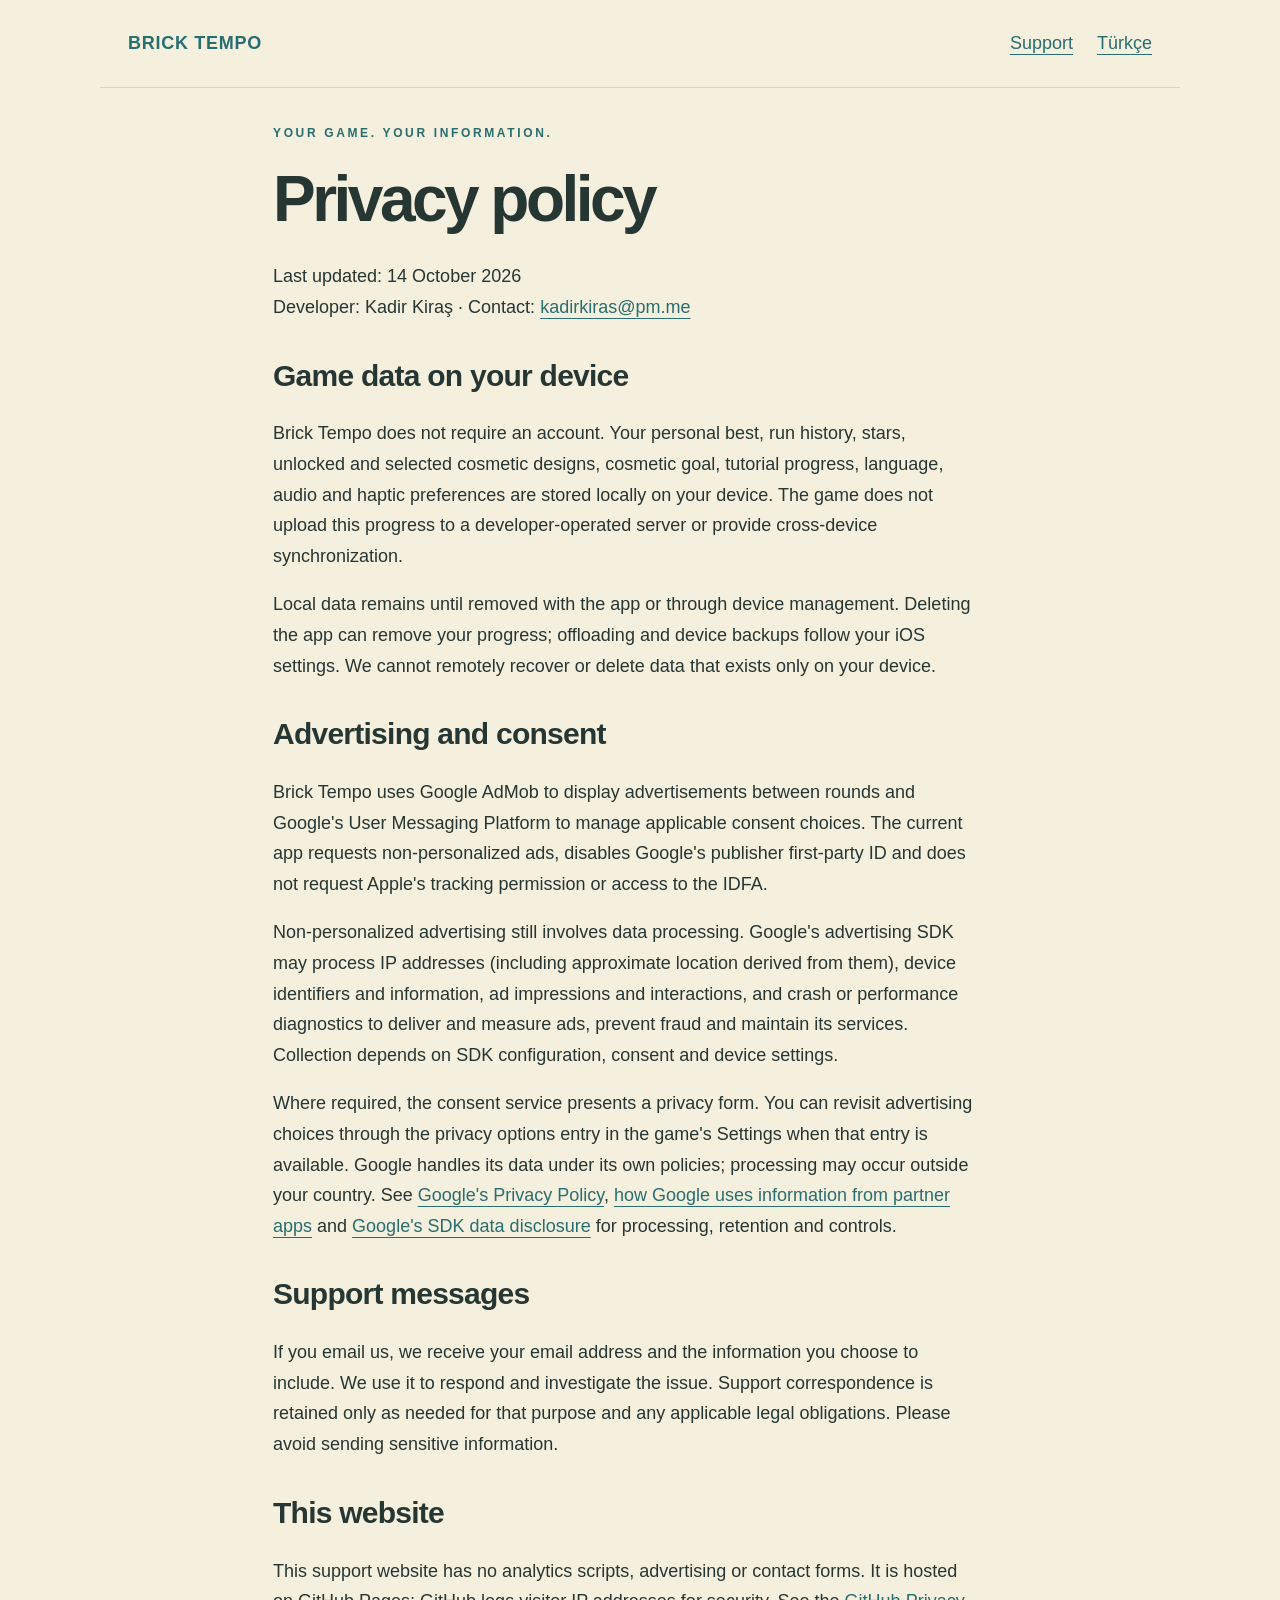
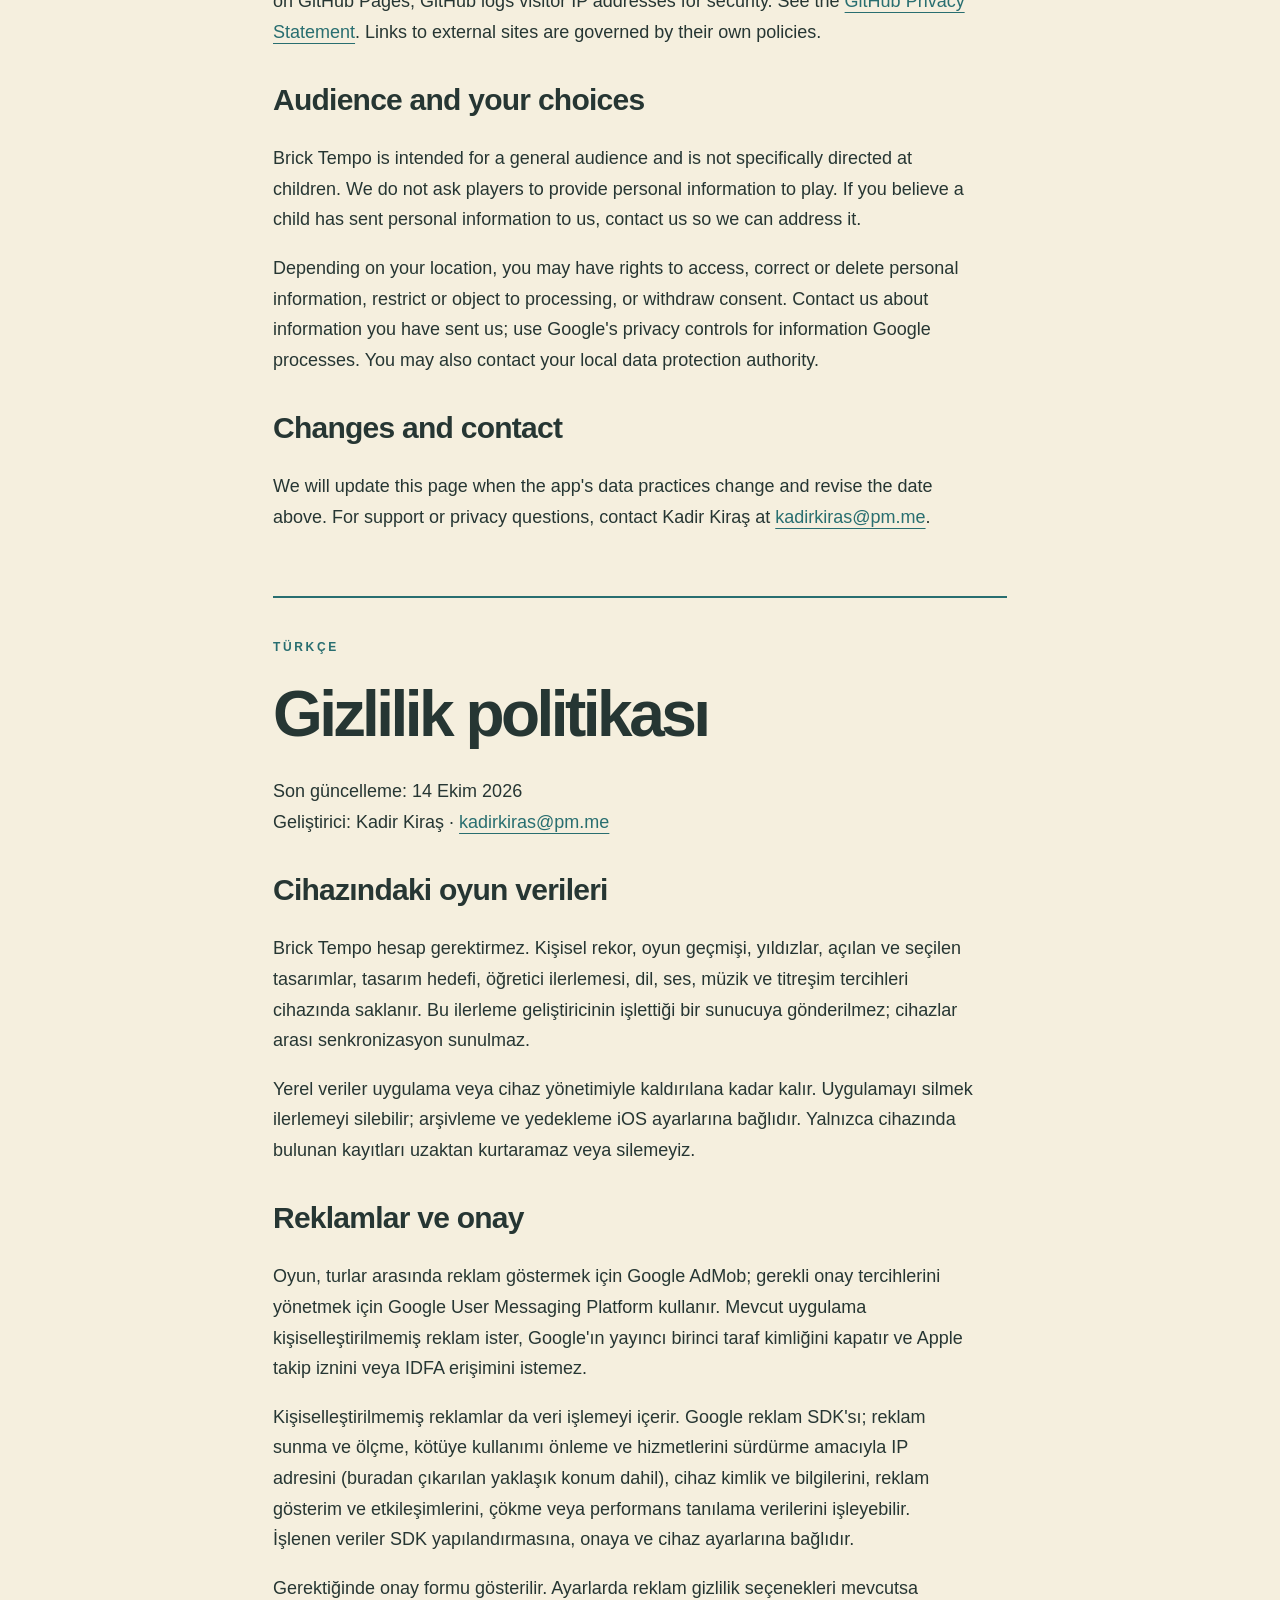
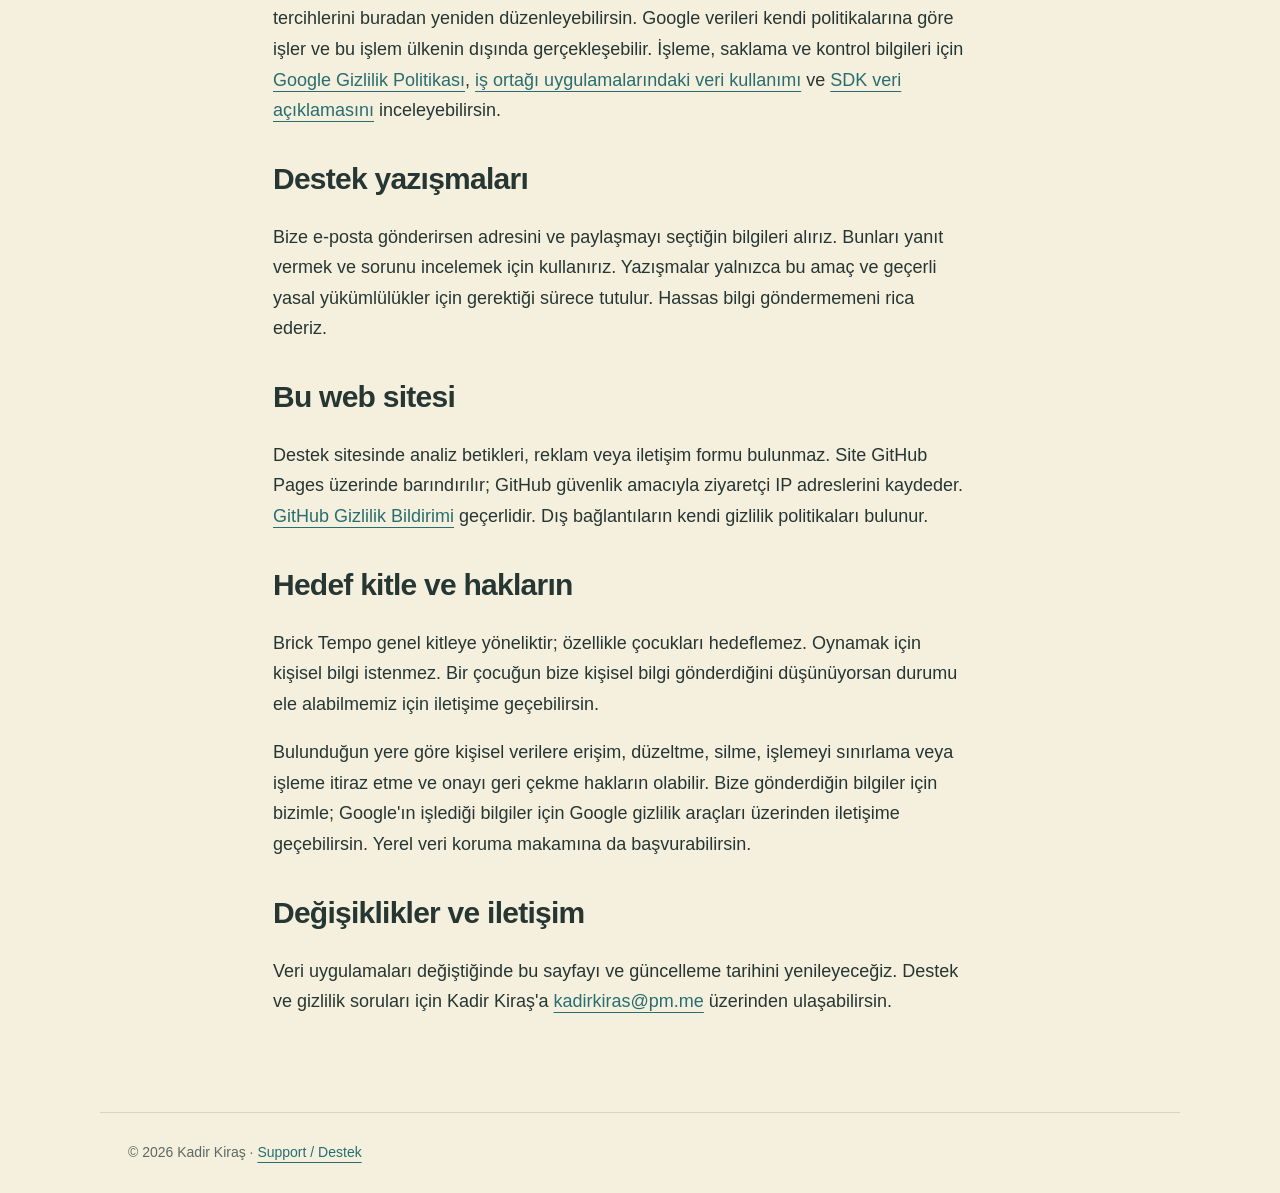
==== privacy.html @ f5e4bdcf "Add Brick Tempo support and privacy website" ====
<!doctype html><html lang="en"><head><meta charset="utf-8"><meta name="viewport" content="width=device-width,initial-scale=1"><title>Brick Tempo — Privacy Policy</title><meta name="description" content="Privacy information for Brick Tempo, including local game data, Google AdMob and support contact."><link rel="icon" href="assets/icon.png"><link rel="stylesheet" href="style.css"></head><body><header><a class="brand" href="./">BRICK TEMPO</a><nav aria-label="Navigation"><a href="./#support">Support</a><a href="#turkce" lang="tr">Türkçe</a></nav></header><main class="legal"><span class="eyebrow">Your game. Your information.</span><h1>Privacy policy</h1><p>Last updated: 14 October 2026<br>Developer: Kadir Kiraş · Contact: <a href="mailto:kadirkiras@pm.me">kadirkiras@pm.me</a></p>
<section><h2>Game data on your device</h2><p>Brick Tempo does not require an account. Your personal best, run history, stars, unlocked and selected cosmetic designs, cosmetic goal, tutorial progress, language, audio and haptic preferences are stored locally on your device. The game does not upload this progress to a developer-operated server or provide cross-device synchronization.</p><p>Local data remains until removed with the app or through device management. Deleting the app can remove your progress; offloading and device backups follow your iOS settings. We cannot remotely recover or delete data that exists only on your device.</p></section>
<section><h2>Advertising and consent</h2><p>Brick Tempo uses Google AdMob to display advertisements between rounds and Google's User Messaging Platform to manage applicable consent choices. The current app requests non-personalized ads, disables Google's publisher first-party ID and does not request Apple's tracking permission or access to the IDFA.</p><p>Non-personalized advertising still involves data processing. Google's advertising SDK may process IP addresses (including approximate location derived from them), device identifiers and information, ad impressions and interactions, and crash or performance diagnostics to deliver and measure ads, prevent fraud and maintain its services. Collection depends on SDK configuration, consent and device settings.</p><p>Where required, the consent service presents a privacy form. You can revisit advertising choices through the privacy options entry in the game's Settings when that entry is available. Google handles its data under its own policies; processing may occur outside your country. See <a href="https://policies.google.com/privacy">Google's Privacy Policy</a>, <a href="https://policies.google.com/technologies/partner-sites">how Google uses information from partner apps</a> and <a href="https://developers.google.com/admob/ios/privacy/data-disclosure">Google's SDK data disclosure</a> for processing, retention and controls.</p></section>
<section><h2>Support messages</h2><p>If you email us, we receive your email address and the information you choose to include. We use it to respond and investigate the issue. Support correspondence is retained only as needed for that purpose and any applicable legal obligations. Please avoid sending sensitive information.</p></section>
<section><h2>This website</h2><p>This support website has no analytics scripts, advertising or contact forms. It is hosted on GitHub Pages; GitHub logs visitor IP addresses for security. See the <a href="https://docs.github.com/en/site-policy/privacy-policies/github-general-privacy-statement">GitHub Privacy Statement</a>. Links to external sites are governed by their own policies.</p></section>
<section><h2>Audience and your choices</h2><p>Brick Tempo is intended for a general audience and is not specifically directed at children. We do not ask players to provide personal information to play. If you believe a child has sent personal information to us, contact us so we can address it.</p><p>Depending on your location, you may have rights to access, correct or delete personal information, restrict or object to processing, or withdraw consent. Contact us about information you have sent us; use Google's privacy controls for information Google processes. You may also contact your local data protection authority.</p></section>
<section><h2>Changes and contact</h2><p>We will update this page when the app's data practices change and revise the date above. For support or privacy questions, contact Kadir Kiraş at <a href="mailto:kadirkiras@pm.me">kadirkiras@pm.me</a>.</p></section>
<div id="turkce" lang="tr" class="language"><span class="eyebrow">Türkçe</span><h1>Gizlilik politikası</h1><p>Son güncelleme: 14 Ekim 2026<br>Geliştirici: Kadir Kiraş · <a href="mailto:kadirkiras@pm.me">kadirkiras@pm.me</a></p><section><h2>Cihazındaki oyun verileri</h2><p>Brick Tempo hesap gerektirmez. Kişisel rekor, oyun geçmişi, yıldızlar, açılan ve seçilen tasarımlar, tasarım hedefi, öğretici ilerlemesi, dil, ses, müzik ve titreşim tercihleri cihazında saklanır. Bu ilerleme geliştiricinin işlettiği bir sunucuya gönderilmez; cihazlar arası senkronizasyon sunulmaz.</p><p>Yerel veriler uygulama veya cihaz yönetimiyle kaldırılana kadar kalır. Uygulamayı silmek ilerlemeyi silebilir; arşivleme ve yedekleme iOS ayarlarına bağlıdır. Yalnızca cihazında bulunan kayıtları uzaktan kurtaramaz veya silemeyiz.</p></section><section><h2>Reklamlar ve onay</h2><p>Oyun, turlar arasında reklam göstermek için Google AdMob; gerekli onay tercihlerini yönetmek için Google User Messaging Platform kullanır. Mevcut uygulama kişiselleştirilmemiş reklam ister, Google'ın yayıncı birinci taraf kimliğini kapatır ve Apple takip iznini veya IDFA erişimini istemez.</p><p>Kişiselleştirilmemiş reklamlar da veri işlemeyi içerir. Google reklam SDK'sı; reklam sunma ve ölçme, kötüye kullanımı önleme ve hizmetlerini sürdürme amacıyla IP adresini (buradan çıkarılan yaklaşık konum dahil), cihaz kimlik ve bilgilerini, reklam gösterim ve etkileşimlerini, çökme veya performans tanılama verilerini işleyebilir. İşlenen veriler SDK yapılandırmasına, onaya ve cihaz ayarlarına bağlıdır.</p><p>Gerektiğinde onay formu gösterilir. Ayarlarda reklam gizlilik seçenekleri mevcutsa tercihlerini buradan yeniden düzenleyebilirsin. Google verileri kendi politikalarına göre işler ve bu işlem ülkenin dışında gerçekleşebilir. İşleme, saklama ve kontrol bilgileri için <a href="https://policies.google.com/privacy?hl=tr">Google Gizlilik Politikası</a>, <a href="https://policies.google.com/technologies/partner-sites?hl=tr">iş ortağı uygulamalarındaki veri kullanımı</a> ve <a href="https://developers.google.com/admob/ios/privacy/data-disclosure">SDK veri açıklamasını</a> inceleyebilirsin.</p></section><section><h2>Destek yazışmaları</h2><p>Bize e-posta gönderirsen adresini ve paylaşmayı seçtiğin bilgileri alırız. Bunları yanıt vermek ve sorunu incelemek için kullanırız. Yazışmalar yalnızca bu amaç ve geçerli yasal yükümlülükler için gerektiği sürece tutulur. Hassas bilgi göndermemeni rica ederiz.</p></section><section><h2>Bu web sitesi</h2><p>Destek sitesinde analiz betikleri, reklam veya iletişim formu bulunmaz. Site GitHub Pages üzerinde barındırılır; GitHub güvenlik amacıyla ziyaretçi IP adreslerini kaydeder. <a href="https://docs.github.com/en/site-policy/privacy-policies/github-general-privacy-statement">GitHub Gizlilik Bildirimi</a> geçerlidir. Dış bağlantıların kendi gizlilik politikaları bulunur.</p></section><section><h2>Hedef kitle ve hakların</h2><p>Brick Tempo genel kitleye yöneliktir; özellikle çocukları hedeflemez. Oynamak için kişisel bilgi istenmez. Bir çocuğun bize kişisel bilgi gönderdiğini düşünüyorsan durumu ele alabilmemiz için iletişime geçebilirsin.</p><p>Bulunduğun yere göre kişisel verilere erişim, düzeltme, silme, işlemeyi sınırlama veya işleme itiraz etme ve onayı geri çekme hakların olabilir. Bize gönderdiğin bilgiler için bizimle; Google'ın işlediği bilgiler için Google gizlilik araçları üzerinden iletişime geçebilirsin. Yerel veri koruma makamına da başvurabilirsin.</p></section><section><h2>Değişiklikler ve iletişim</h2><p>Veri uygulamaları değiştiğinde bu sayfayı ve güncelleme tarihini yenileyeceğiz. Destek ve gizlilik soruları için Kadir Kiraş'a <a href="mailto:kadirkiras@pm.me">kadirkiras@pm.me</a> üzerinden ulaşabilirsin.</p></section></div></main><footer>© 2026 Kadir Kiraş · <a href="./">Support / Destek</a></footer></body></html>
---- style.css ----
:root{--paper:#f5efde;--ink:#263633;--teal:#286e70;--gold:#d9a432;--coral:#dd7159}*{box-sizing:border-box}body{margin:0;background:var(--paper);color:var(--ink);font:18px/1.7 'Avenir Next',Avenir,sans-serif}a{color:var(--teal);text-underline-offset:5px}a:focus-visible,summary:focus-visible{outline:3px solid var(--coral);outline-offset:6px}header,main,footer{max-width:1080px;margin:auto;padding:28px}header{display:flex;justify-content:space-between;gap:24px;align-items:center;border-bottom:1px solid #26363325}nav{display:flex;gap:24px;flex-wrap:wrap}.brand{font-weight:800;text-decoration:none;letter-spacing:.04em}.hero{display:grid;grid-template-columns:1.4fr 1fr;align-items:center;gap:64px;padding:65px 0 80px}.eyebrow{font:700 12px/1.5 'Avenir Next',sans-serif;letter-spacing:.22em;text-transform:uppercase;color:var(--teal)}h1{font-size:clamp(48px,7vw,88px);line-height:1.05;letter-spacing:-.055em;margin:20px 0 28px}h2{font-size:30px;line-height:1.2;letter-spacing:-.025em}h3{font-size:21px;margin-bottom:8px}p{max-width:700px}.hero img{width:100%;border-radius:23%;box-shadow:0 24px 40px #5941221c}.button{display:inline-block;background:var(--teal);color:var(--paper);padding:13px 22px;border-radius:12px;text-decoration:none;font-weight:700}.steps{display:grid;grid-template-columns:repeat(3,1fr);gap:28px;padding:24px 0 50px;border-bottom:1px solid #26363325}.number{color:var(--coral);font-size:13px;font-weight:bold;letter-spacing:.15em}section{scroll-margin-top:25px}.support{padding:48px 0}details{border-bottom:1px solid #26363325;padding:20px 0}summary{cursor:pointer;font-weight:700}footer{font-size:14px;border-top:1px solid #26363325;color:#5e6962}.legal{max-width:790px;padding-bottom:60px}.legal h1{font-size:clamp(40px,6vw,64px)}.legal section{margin:35px 0}.contact{padding:24px;border-left:4px solid var(--gold);background:#fff6;margin-top:28px}.language{margin-top:64px;padding-top:32px;border-top:2px solid var(--teal)}@media(max-width:650px){body{font-size:17px}header,main,footer{padding:22px}header{align-items:flex-start}nav{gap:12px;font-size:14px}.hero{grid-template-columns:1fr;gap:28px;padding:38px 0}.hero img{max-width:240px;grid-row:2}.steps{grid-template-columns:1fr;gap:10px}.steps p{margin-top:8px}h1{font-size:56px}}
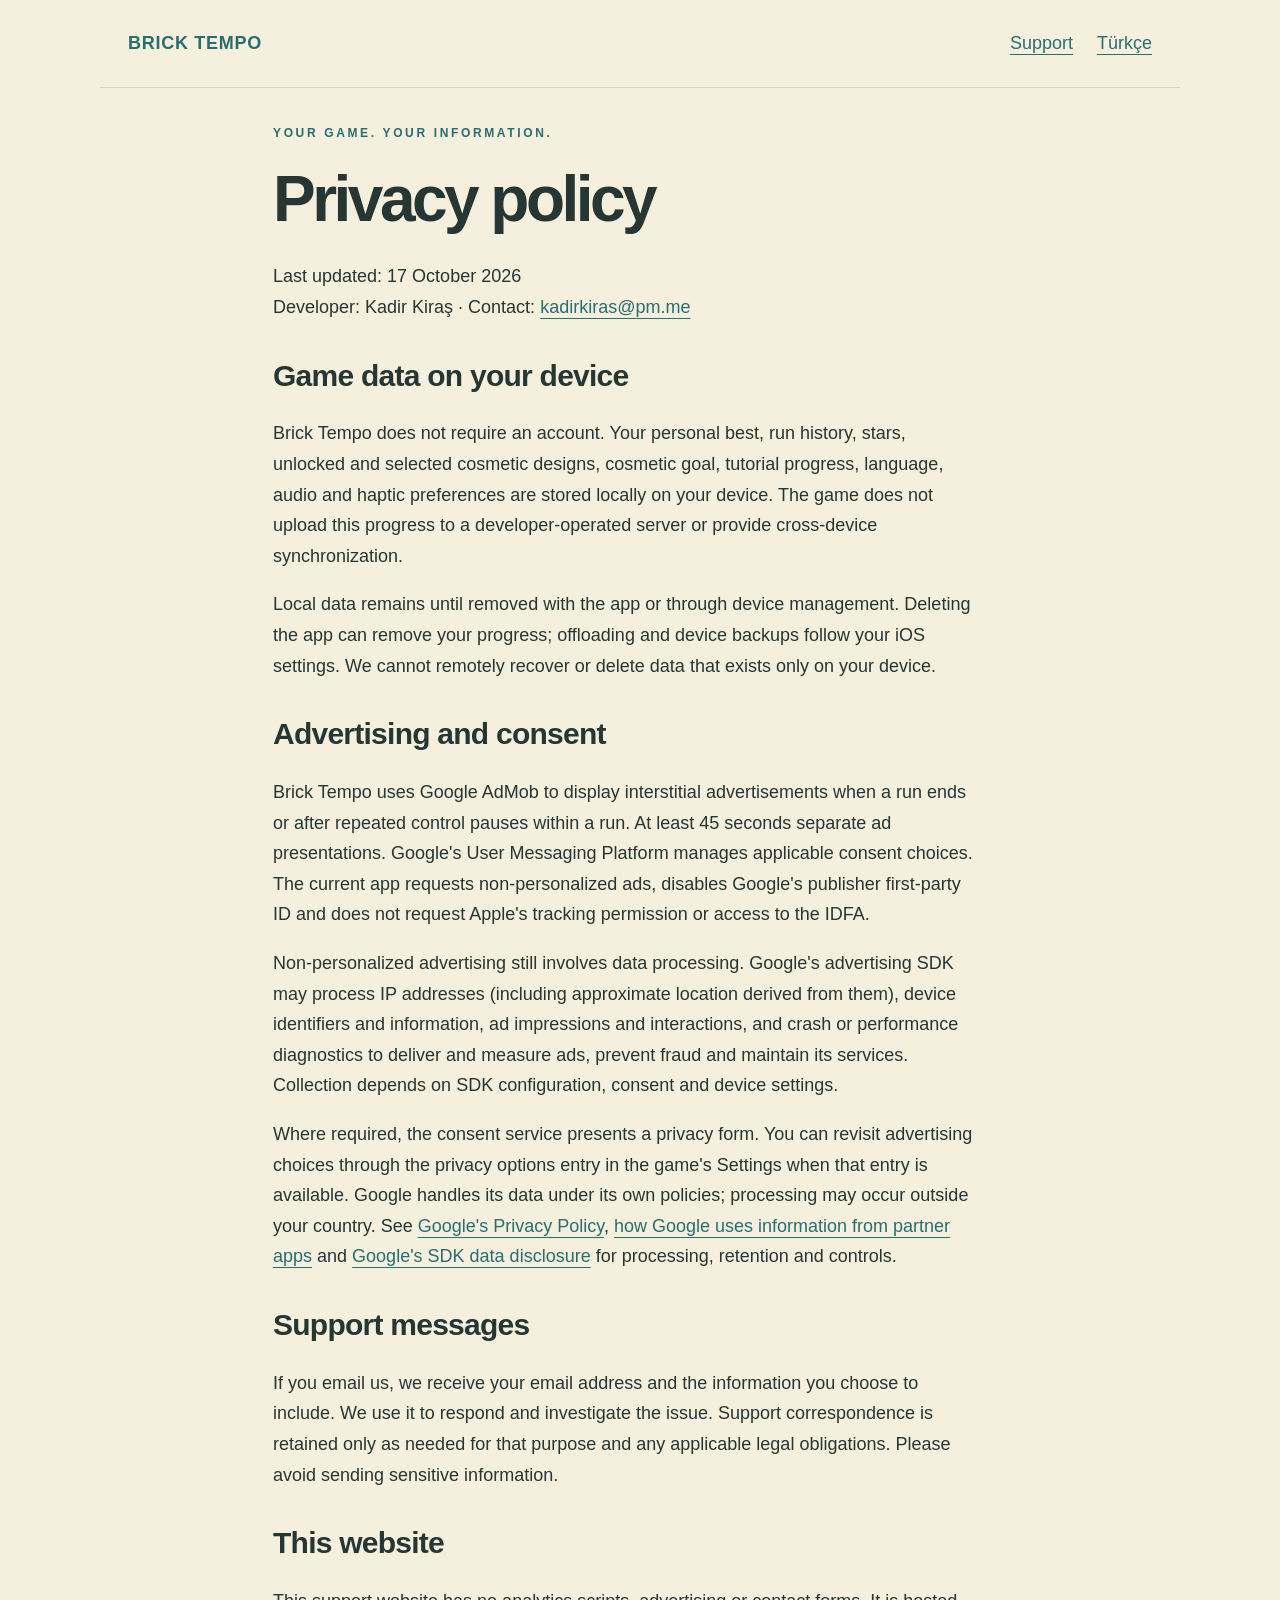
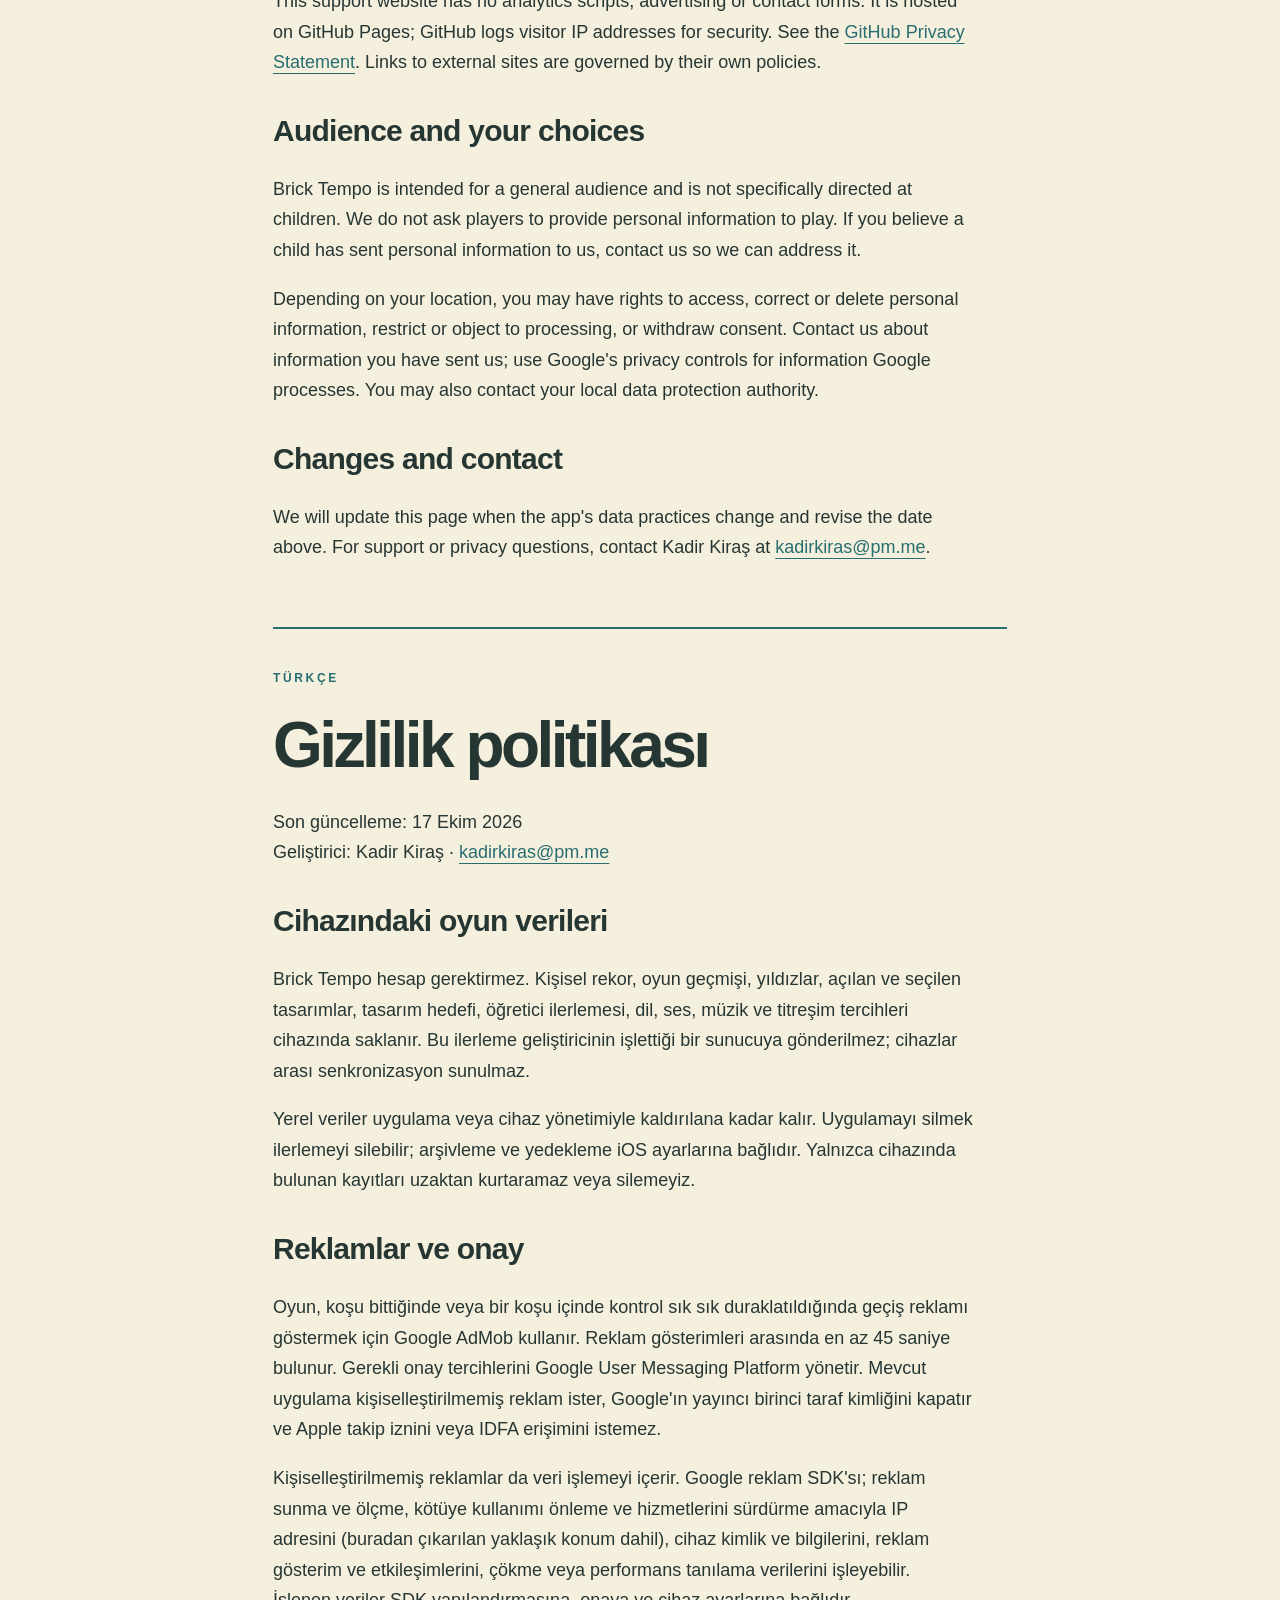
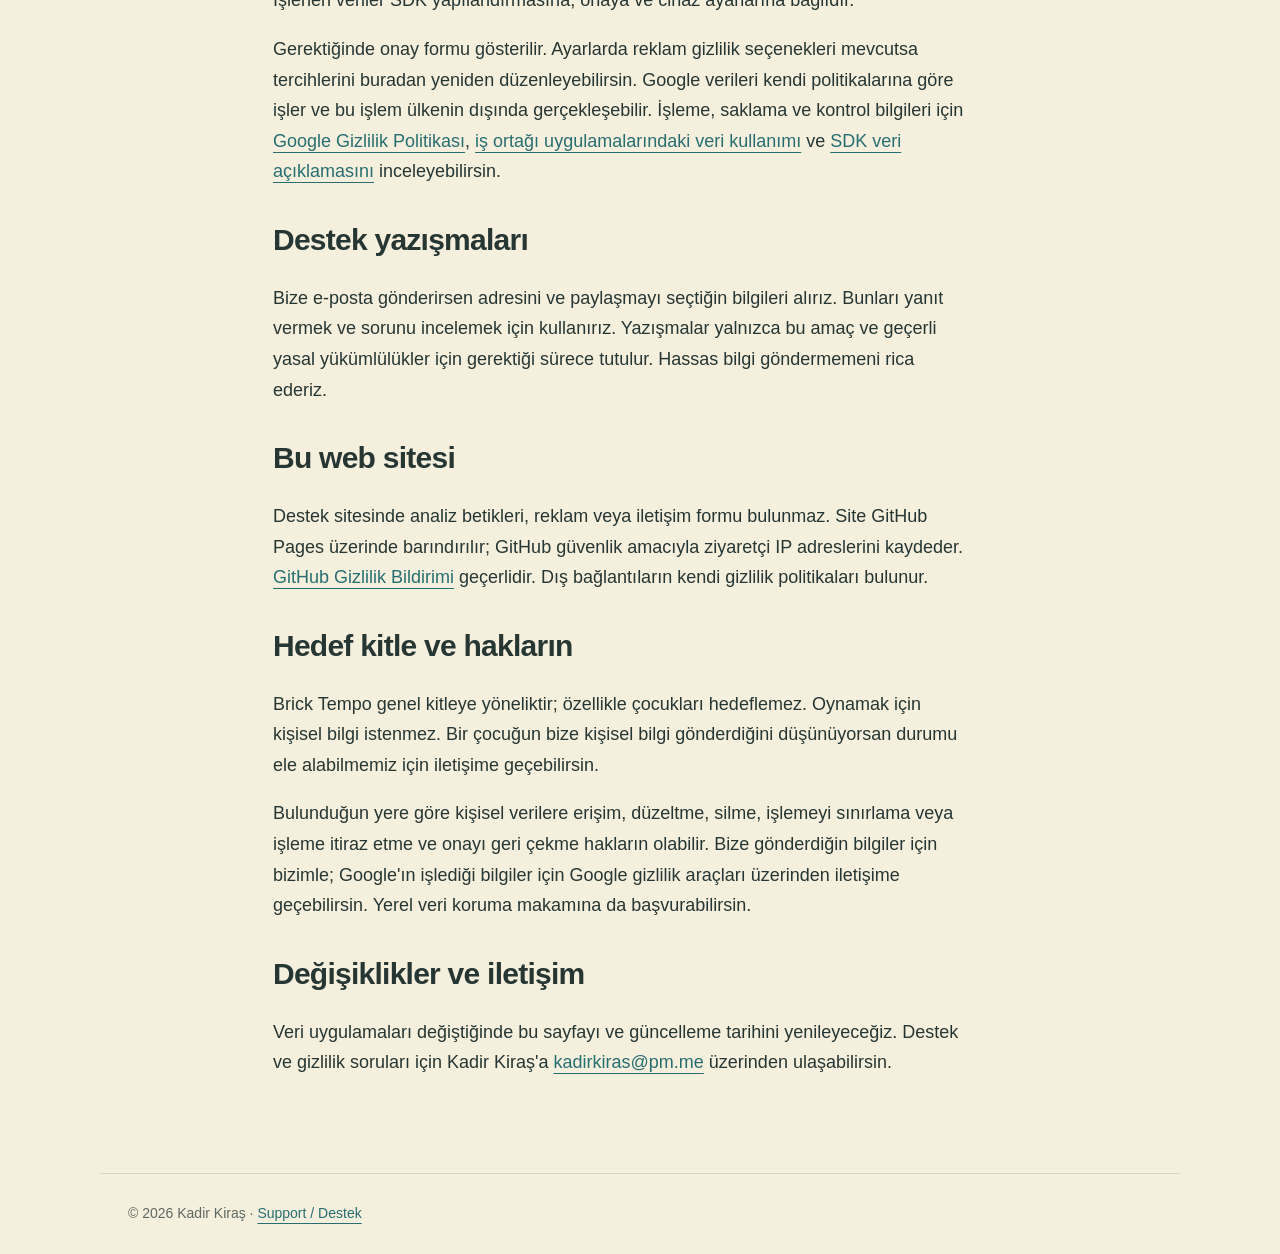
==== commit a7a2cc11: "Update interstitial ad timing disclosure" ====
--- a/privacy.html
+++ b/privacy.html
@@ -1,8 +1,8 @@
-<!doctype html><html lang="en"><head><meta charset="utf-8"><meta name="viewport" content="width=device-width,initial-scale=1"><title>Brick Tempo — Privacy Policy</title><meta name="description" content="Privacy information for Brick Tempo, including local game data, Google AdMob and support contact."><link rel="icon" href="assets/icon.png"><link rel="stylesheet" href="style.css"></head><body><header><a class="brand" href="./">BRICK TEMPO</a><nav aria-label="Navigation"><a href="./#support">Support</a><a href="#turkce" lang="tr">Türkçe</a></nav></header><main class="legal"><span class="eyebrow">Your game. Your information.</span><h1>Privacy policy</h1><p>Last updated: 14 October 2026<br>Developer: Kadir Kiraş · Contact: <a href="mailto:kadirkiras@pm.me">kadirkiras@pm.me</a></p>
+<!doctype html><html lang="en"><head><meta charset="utf-8"><meta name="viewport" content="width=device-width,initial-scale=1"><title>Brick Tempo — Privacy Policy</title><meta name="description" content="Privacy information for Brick Tempo, including local game data, Google AdMob and support contact."><link rel="icon" href="assets/icon.png"><link rel="stylesheet" href="style.css"></head><body><header><a class="brand" href="./">BRICK TEMPO</a><nav aria-label="Navigation"><a href="./#support">Support</a><a href="#turkce" lang="tr">Türkçe</a></nav></header><main class="legal"><span class="eyebrow">Your game. Your information.</span><h1>Privacy policy</h1><p>Last updated: 17 October 2026<br>Developer: Kadir Kiraş · Contact: <a href="mailto:kadirkiras@pm.me">kadirkiras@pm.me</a></p>
 <section><h2>Game data on your device</h2><p>Brick Tempo does not require an account. Your personal best, run history, stars, unlocked and selected cosmetic designs, cosmetic goal, tutorial progress, language, audio and haptic preferences are stored locally on your device. The game does not upload this progress to a developer-operated server or provide cross-device synchronization.</p><p>Local data remains until removed with the app or through device management. Deleting the app can remove your progress; offloading and device backups follow your iOS settings. We cannot remotely recover or delete data that exists only on your device.</p></section>
-<section><h2>Advertising and consent</h2><p>Brick Tempo uses Google AdMob to display advertisements between rounds and Google's User Messaging Platform to manage applicable consent choices. The current app requests non-personalized ads, disables Google's publisher first-party ID and does not request Apple's tracking permission or access to the IDFA.</p><p>Non-personalized advertising still involves data processing. Google's advertising SDK may process IP addresses (including approximate location derived from them), device identifiers and information, ad impressions and interactions, and crash or performance diagnostics to deliver and measure ads, prevent fraud and maintain its services. Collection depends on SDK configuration, consent and device settings.</p><p>Where required, the consent service presents a privacy form. You can revisit advertising choices through the privacy options entry in the game's Settings when that entry is available. Google handles its data under its own policies; processing may occur outside your country. See <a href="https://policies.google.com/privacy">Google's Privacy Policy</a>, <a href="https://policies.google.com/technologies/partner-sites">how Google uses information from partner apps</a> and <a href="https://developers.google.com/admob/ios/privacy/data-disclosure">Google's SDK data disclosure</a> for processing, retention and controls.</p></section>
+<section><h2>Advertising and consent</h2><p>Brick Tempo uses Google AdMob to display interstitial advertisements when a run ends or after repeated control pauses within a run. At least 45 seconds separate ad presentations. Google's User Messaging Platform manages applicable consent choices. The current app requests non-personalized ads, disables Google's publisher first-party ID and does not request Apple's tracking permission or access to the IDFA.</p><p>Non-personalized advertising still involves data processing. Google's advertising SDK may process IP addresses (including approximate location derived from them), device identifiers and information, ad impressions and interactions, and crash or performance diagnostics to deliver and measure ads, prevent fraud and maintain its services. Collection depends on SDK configuration, consent and device settings.</p><p>Where required, the consent service presents a privacy form. You can revisit advertising choices through the privacy options entry in the game's Settings when that entry is available. Google handles its data under its own policies; processing may occur outside your country. See <a href="https://policies.google.com/privacy">Google's Privacy Policy</a>, <a href="https://policies.google.com/technologies/partner-sites">how Google uses information from partner apps</a> and <a href="https://developers.google.com/admob/ios/privacy/data-disclosure">Google's SDK data disclosure</a> for processing, retention and controls.</p></section>
 <section><h2>Support messages</h2><p>If you email us, we receive your email address and the information you choose to include. We use it to respond and investigate the issue. Support correspondence is retained only as needed for that purpose and any applicable legal obligations. Please avoid sending sensitive information.</p></section>
 <section><h2>This website</h2><p>This support website has no analytics scripts, advertising or contact forms. It is hosted on GitHub Pages; GitHub logs visitor IP addresses for security. See the <a href="https://docs.github.com/en/site-policy/privacy-policies/github-general-privacy-statement">GitHub Privacy Statement</a>. Links to external sites are governed by their own policies.</p></section>
 <section><h2>Audience and your choices</h2><p>Brick Tempo is intended for a general audience and is not specifically directed at children. We do not ask players to provide personal information to play. If you believe a child has sent personal information to us, contact us so we can address it.</p><p>Depending on your location, you may have rights to access, correct or delete personal information, restrict or object to processing, or withdraw consent. Contact us about information you have sent us; use Google's privacy controls for information Google processes. You may also contact your local data protection authority.</p></section>
 <section><h2>Changes and contact</h2><p>We will update this page when the app's data practices change and revise the date above. For support or privacy questions, contact Kadir Kiraş at <a href="mailto:kadirkiras@pm.me">kadirkiras@pm.me</a>.</p></section>
-<div id="turkce" lang="tr" class="language"><span class="eyebrow">Türkçe</span><h1>Gizlilik politikası</h1><p>Son güncelleme: 14 Ekim 2026<br>Geliştirici: Kadir Kiraş · <a href="mailto:kadirkiras@pm.me">kadirkiras@pm.me</a></p><section><h2>Cihazındaki oyun verileri</h2><p>Brick Tempo hesap gerektirmez. Kişisel rekor, oyun geçmişi, yıldızlar, açılan ve seçilen tasarımlar, tasarım hedefi, öğretici ilerlemesi, dil, ses, müzik ve titreşim tercihleri cihazında saklanır. Bu ilerleme geliştiricinin işlettiği bir sunucuya gönderilmez; cihazlar arası senkronizasyon sunulmaz.</p><p>Yerel veriler uygulama veya cihaz yönetimiyle kaldırılana kadar kalır. Uygulamayı silmek ilerlemeyi silebilir; arşivleme ve yedekleme iOS ayarlarına bağlıdır. Yalnızca cihazında bulunan kayıtları uzaktan kurtaramaz veya silemeyiz.</p></section><section><h2>Reklamlar ve onay</h2><p>Oyun, turlar arasında reklam göstermek için Google AdMob; gerekli onay tercihlerini yönetmek için Google User Messaging Platform kullanır. Mevcut uygulama kişiselleştirilmemiş reklam ister, Google'ın yayıncı birinci taraf kimliğini kapatır ve Apple takip iznini veya IDFA erişimini istemez.</p><p>Kişiselleştirilmemiş reklamlar da veri işlemeyi içerir. Google reklam SDK'sı; reklam sunma ve ölçme, kötüye kullanımı önleme ve hizmetlerini sürdürme amacıyla IP adresini (buradan çıkarılan yaklaşık konum dahil), cihaz kimlik ve bilgilerini, reklam gösterim ve etkileşimlerini, çökme veya performans tanılama verilerini işleyebilir. İşlenen veriler SDK yapılandırmasına, onaya ve cihaz ayarlarına bağlıdır.</p><p>Gerektiğinde onay formu gösterilir. Ayarlarda reklam gizlilik seçenekleri mevcutsa tercihlerini buradan yeniden düzenleyebilirsin. Google verileri kendi politikalarına göre işler ve bu işlem ülkenin dışında gerçekleşebilir. İşleme, saklama ve kontrol bilgileri için <a href="https://policies.google.com/privacy?hl=tr">Google Gizlilik Politikası</a>, <a href="https://policies.google.com/technologies/partner-sites?hl=tr">iş ortağı uygulamalarındaki veri kullanımı</a> ve <a href="https://developers.google.com/admob/ios/privacy/data-disclosure">SDK veri açıklamasını</a> inceleyebilirsin.</p></section><section><h2>Destek yazışmaları</h2><p>Bize e-posta gönderirsen adresini ve paylaşmayı seçtiğin bilgileri alırız. Bunları yanıt vermek ve sorunu incelemek için kullanırız. Yazışmalar yalnızca bu amaç ve geçerli yasal yükümlülükler için gerektiği sürece tutulur. Hassas bilgi göndermemeni rica ederiz.</p></section><section><h2>Bu web sitesi</h2><p>Destek sitesinde analiz betikleri, reklam veya iletişim formu bulunmaz. Site GitHub Pages üzerinde barındırılır; GitHub güvenlik amacıyla ziyaretçi IP adreslerini kaydeder. <a href="https://docs.github.com/en/site-policy/privacy-policies/github-general-privacy-statement">GitHub Gizlilik Bildirimi</a> geçerlidir. Dış bağlantıların kendi gizlilik politikaları bulunur.</p></section><section><h2>Hedef kitle ve hakların</h2><p>Brick Tempo genel kitleye yöneliktir; özellikle çocukları hedeflemez. Oynamak için kişisel bilgi istenmez. Bir çocuğun bize kişisel bilgi gönderdiğini düşünüyorsan durumu ele alabilmemiz için iletişime geçebilirsin.</p><p>Bulunduğun yere göre kişisel verilere erişim, düzeltme, silme, işlemeyi sınırlama veya işleme itiraz etme ve onayı geri çekme hakların olabilir. Bize gönderdiğin bilgiler için bizimle; Google'ın işlediği bilgiler için Google gizlilik araçları üzerinden iletişime geçebilirsin. Yerel veri koruma makamına da başvurabilirsin.</p></section><section><h2>Değişiklikler ve iletişim</h2><p>Veri uygulamaları değiştiğinde bu sayfayı ve güncelleme tarihini yenileyeceğiz. Destek ve gizlilik soruları için Kadir Kiraş'a <a href="mailto:kadirkiras@pm.me">kadirkiras@pm.me</a> üzerinden ulaşabilirsin.</p></section></div></main><footer>© 2026 Kadir Kiraş · <a href="./">Support / Destek</a></footer></body></html>
+<div id="turkce" lang="tr" class="language"><span class="eyebrow">Türkçe</span><h1>Gizlilik politikası</h1><p>Son güncelleme: 17 Ekim 2026<br>Geliştirici: Kadir Kiraş · <a href="mailto:kadirkiras@pm.me">kadirkiras@pm.me</a></p><section><h2>Cihazındaki oyun verileri</h2><p>Brick Tempo hesap gerektirmez. Kişisel rekor, oyun geçmişi, yıldızlar, açılan ve seçilen tasarımlar, tasarım hedefi, öğretici ilerlemesi, dil, ses, müzik ve titreşim tercihleri cihazında saklanır. Bu ilerleme geliştiricinin işlettiği bir sunucuya gönderilmez; cihazlar arası senkronizasyon sunulmaz.</p><p>Yerel veriler uygulama veya cihaz yönetimiyle kaldırılana kadar kalır. Uygulamayı silmek ilerlemeyi silebilir; arşivleme ve yedekleme iOS ayarlarına bağlıdır. Yalnızca cihazında bulunan kayıtları uzaktan kurtaramaz veya silemeyiz.</p></section><section><h2>Reklamlar ve onay</h2><p>Oyun, koşu bittiğinde veya bir koşu içinde kontrol sık sık duraklatıldığında geçiş reklamı göstermek için Google AdMob kullanır. Reklam gösterimleri arasında en az 45 saniye bulunur. Gerekli onay tercihlerini Google User Messaging Platform yönetir. Mevcut uygulama kişiselleştirilmemiş reklam ister, Google'ın yayıncı birinci taraf kimliğini kapatır ve Apple takip iznini veya IDFA erişimini istemez.</p><p>Kişiselleştirilmemiş reklamlar da veri işlemeyi içerir. Google reklam SDK'sı; reklam sunma ve ölçme, kötüye kullanımı önleme ve hizmetlerini sürdürme amacıyla IP adresini (buradan çıkarılan yaklaşık konum dahil), cihaz kimlik ve bilgilerini, reklam gösterim ve etkileşimlerini, çökme veya performans tanılama verilerini işleyebilir. İşlenen veriler SDK yapılandırmasına, onaya ve cihaz ayarlarına bağlıdır.</p><p>Gerektiğinde onay formu gösterilir. Ayarlarda reklam gizlilik seçenekleri mevcutsa tercihlerini buradan yeniden düzenleyebilirsin. Google verileri kendi politikalarına göre işler ve bu işlem ülkenin dışında gerçekleşebilir. İşleme, saklama ve kontrol bilgileri için <a href="https://policies.google.com/privacy?hl=tr">Google Gizlilik Politikası</a>, <a href="https://policies.google.com/technologies/partner-sites?hl=tr">iş ortağı uygulamalarındaki veri kullanımı</a> ve <a href="https://developers.google.com/admob/ios/privacy/data-disclosure">SDK veri açıklamasını</a> inceleyebilirsin.</p></section><section><h2>Destek yazışmaları</h2><p>Bize e-posta gönderirsen adresini ve paylaşmayı seçtiğin bilgileri alırız. Bunları yanıt vermek ve sorunu incelemek için kullanırız. Yazışmalar yalnızca bu amaç ve geçerli yasal yükümlülükler için gerektiği sürece tutulur. Hassas bilgi göndermemeni rica ederiz.</p></section><section><h2>Bu web sitesi</h2><p>Destek sitesinde analiz betikleri, reklam veya iletişim formu bulunmaz. Site GitHub Pages üzerinde barındırılır; GitHub güvenlik amacıyla ziyaretçi IP adreslerini kaydeder. <a href="https://docs.github.com/en/site-policy/privacy-policies/github-general-privacy-statement">GitHub Gizlilik Bildirimi</a> geçerlidir. Dış bağlantıların kendi gizlilik politikaları bulunur.</p></section><section><h2>Hedef kitle ve hakların</h2><p>Brick Tempo genel kitleye yöneliktir; özellikle çocukları hedeflemez. Oynamak için kişisel bilgi istenmez. Bir çocuğun bize kişisel bilgi gönderdiğini düşünüyorsan durumu ele alabilmemiz için iletişime geçebilirsin.</p><p>Bulunduğun yere göre kişisel verilere erişim, düzeltme, silme, işlemeyi sınırlama veya işleme itiraz etme ve onayı geri çekme hakların olabilir. Bize gönderdiğin bilgiler için bizimle; Google'ın işlediği bilgiler için Google gizlilik araçları üzerinden iletişime geçebilirsin. Yerel veri koruma makamına da başvurabilirsin.</p></section><section><h2>Değişiklikler ve iletişim</h2><p>Veri uygulamaları değiştiğinde bu sayfayı ve güncelleme tarihini yenileyeceğiz. Destek ve gizlilik soruları için Kadir Kiraş'a <a href="mailto:kadirkiras@pm.me">kadirkiras@pm.me</a> üzerinden ulaşabilirsin.</p></section></div></main><footer>© 2026 Kadir Kiraş · <a href="./">Support / Destek</a></footer></body></html>
--- a/style.css
+++ b/style.css
@@ -1 +1 @@
-:root{--paper:#f5efde;--ink:#263633;--teal:#286e70;--gold:#d9a432;--coral:#dd7159}*{box-sizing:border-box}body{margin:0;background:var(--paper);color:var(--ink);font:18px/1.7 'Avenir Next',Avenir,sans-serif}a{color:var(--teal);text-underline-offset:5px}a:focus-visible,summary:focus-visible{outline:3px solid var(--coral);outline-offset:6px}header,main,footer{max-width:1080px;margin:auto;padding:28px}header{display:flex;justify-content:space-between;gap:24px;align-items:center;border-bottom:1px solid #26363325}nav{display:flex;gap:24px;flex-wrap:wrap}.brand{font-weight:800;text-decoration:none;letter-spacing:.04em}.hero{display:grid;grid-template-columns:1.4fr 1fr;align-items:center;gap:64px;padding:65px 0 80px}.eyebrow{font:700 12px/1.5 'Avenir Next',sans-serif;letter-spacing:.22em;text-transform:uppercase;color:var(--teal)}h1{font-size:clamp(48px,7vw,88px);line-height:1.05;letter-spacing:-.055em;margin:20px 0 28px}h2{font-size:30px;line-height:1.2;letter-spacing:-.025em}h3{font-size:21px;margin-bottom:8px}p{max-width:700px}.hero img{width:100%;border-radius:23%;box-shadow:0 24px 40px #5941221c}.button{display:inline-block;background:var(--teal);color:var(--paper);padding:13px 22px;border-radius:12px;text-decoration:none;font-weight:700}.steps{display:grid;grid-template-columns:repeat(3,1fr);gap:28px;padding:24px 0 50px;border-bottom:1px solid #26363325}.number{color:var(--coral);font-size:13px;font-weight:bold;letter-spacing:.15em}section{scroll-margin-top:25px}.support{padding:48px 0}details{border-bottom:1px solid #26363325;padding:20px 0}summary{cursor:pointer;font-weight:700}footer{font-size:14px;border-top:1px solid #26363325;color:#5e6962}.legal{max-width:790px;padding-bottom:60px}.legal h1{font-size:clamp(40px,6vw,64px)}.legal section{margin:35px 0}.contact{padding:24px;border-left:4px solid var(--gold);background:#fff6;margin-top:28px}.language{margin-top:64px;padding-top:32px;border-top:2px solid var(--teal)}@media(max-width:650px){body{font-size:17px}header,main,footer{padding:22px}header{align-items:flex-start}nav{gap:12px;font-size:14px}.hero{grid-template-columns:1fr;gap:28px;padding:38px 0}.hero img{max-width:240px;grid-row:2}.steps{grid-template-columns:1fr;gap:10px}.steps p{margin-top:8px}h1{font-size:56px}}
+:root{--paper:#f5efde;--ink:#263633;--teal:#286e70;--gold:#d9a432;--coral:#dd7159}*{box-sizing:border-box}body{margin:0;background:var(--paper);color:var(--ink);font:18px/1.7 'Avenir Next',Avenir,sans-serif}a{color:var(--teal);text-underline-offset:5px}a:focus-visible,summary:focus-visible{outline:3px solid var(--coral);outline-offset:6px}header,main,footer{max-width:1080px;margin:auto;padding:28px}header{display:flex;justify-content:space-between;gap:24px;align-items:center;border-bottom:1px solid #26363325}nav{display:flex;gap:24px;flex-wrap:wrap}.brand{font-weight:800;text-decoration:none;letter-spacing:.04em}.hero{display:grid;grid-template-columns:1.4fr 1fr;align-items:center;gap:64px;padding:65px 0 80px}.eyebrow{font:700 12px/1.5 'Avenir Next',sans-serif;letter-spacing:.22em;text-transform:uppercase;color:var(--teal)}h1{font-size:clamp(48px,7vw,88px);line-height:1.05;letter-spacing:-.055em;margin:20px 0 28px}h2{font-size:30px;line-height:1.2;letter-spacing:-.025em}h3{font-size:21px;margin-bottom:8px}p{max-width:700px}.hero img{display:block;width:100%;max-width:340px;height:auto;aspect-ratio:1;object-fit:contain;justify-self:center;border-radius:22%;box-shadow:0 12px 28px #59412214}.button{display:inline-block;background:var(--teal);color:var(--paper);padding:13px 22px;border-radius:12px;text-decoration:none;font-weight:700}.steps{display:grid;grid-template-columns:repeat(3,1fr);gap:28px;padding:24px 0 50px;border-bottom:1px solid #26363325}.number{color:var(--coral);font-size:13px;font-weight:bold;letter-spacing:.15em}section{scroll-margin-top:25px}.support{padding:48px 0}details{border-bottom:1px solid #26363325;padding:20px 0}summary{cursor:pointer;font-weight:700}footer{font-size:14px;border-top:1px solid #26363325;color:#5e6962}.legal{max-width:790px;padding-bottom:60px}.legal h1{font-size:clamp(40px,6vw,64px)}.legal section{margin:35px 0}.contact{padding:24px;border-left:4px solid var(--gold);background:#fff6;margin-top:28px}.language{margin-top:64px;padding-top:32px;border-top:2px solid var(--teal)}@media(max-width:650px){body{font-size:17px}header,main,footer{padding:22px}header{align-items:flex-start}nav{gap:12px;font-size:14px}.hero{grid-template-columns:1fr;gap:28px;padding:38px 0}.hero img{width:min(68vw,240px);grid-row:2}.steps{grid-template-columns:1fr;gap:10px}.steps p{margin-top:8px}h1{font-size:56px}}
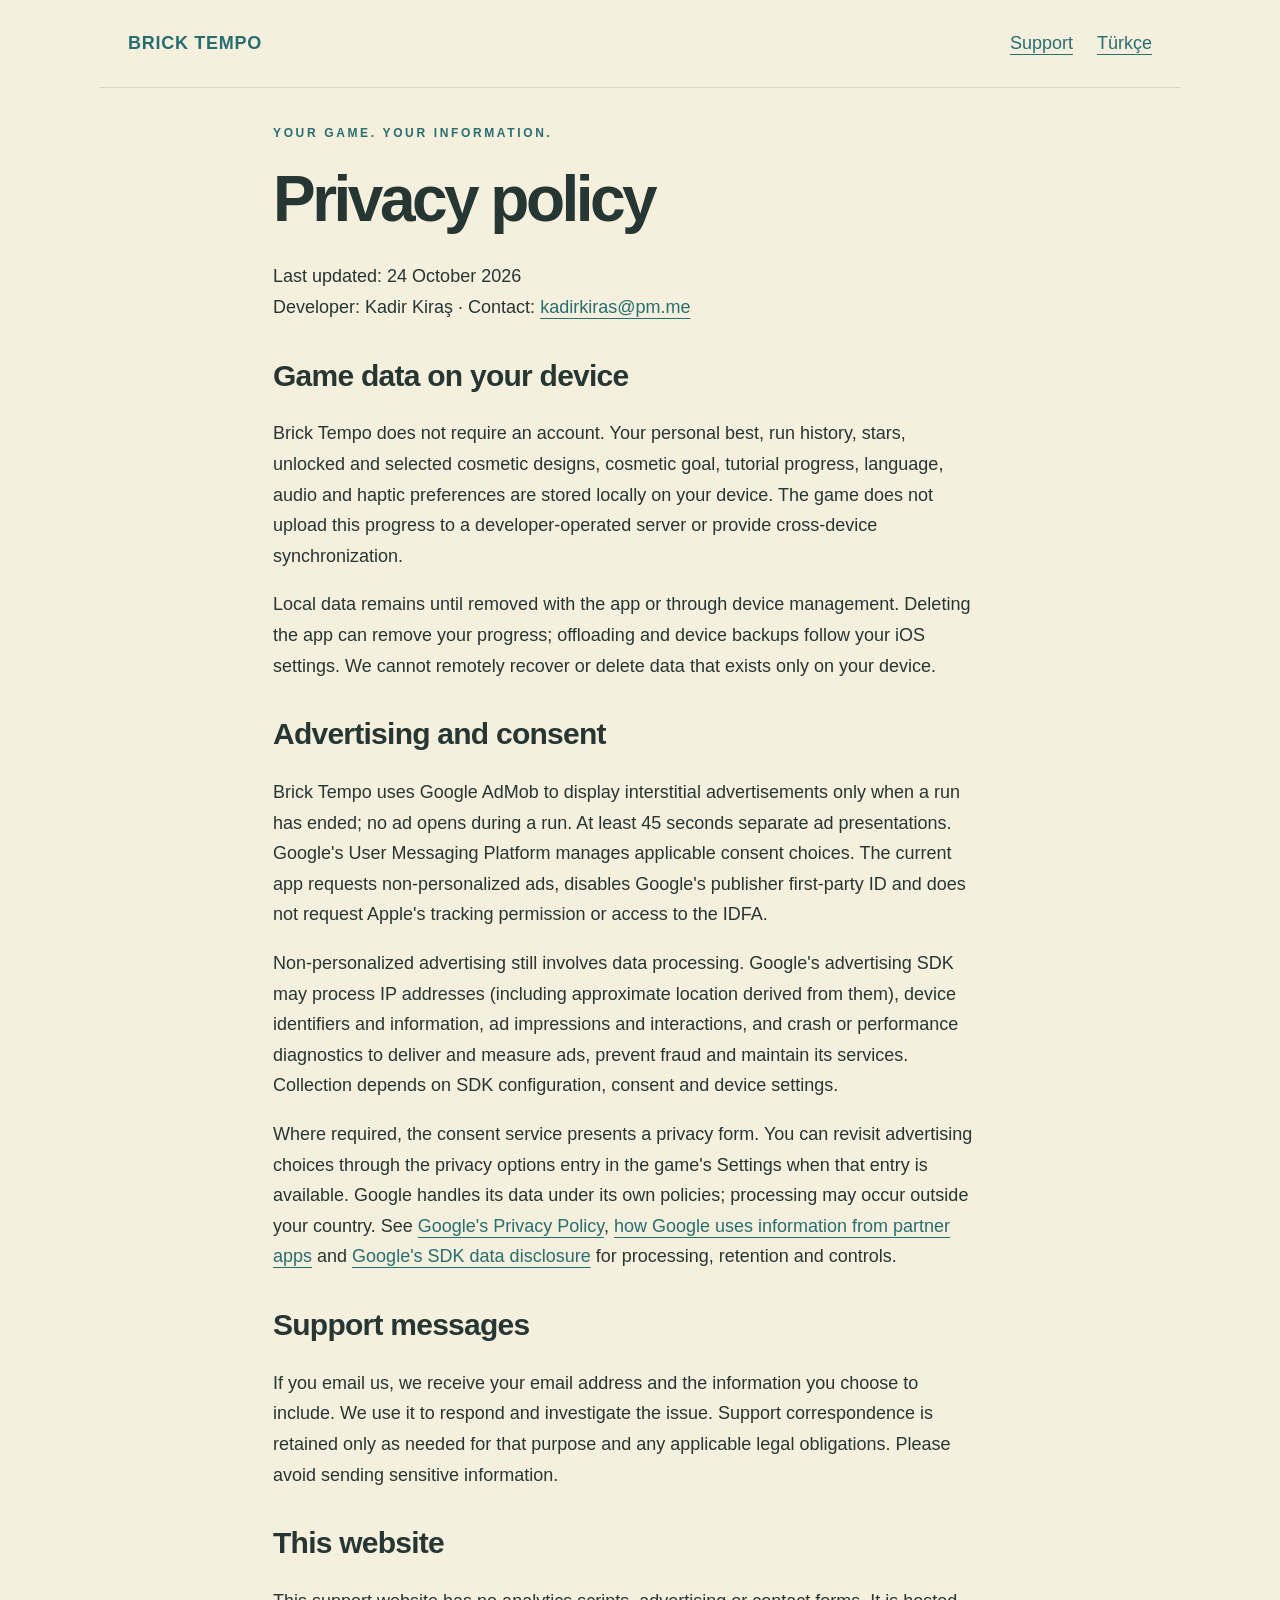
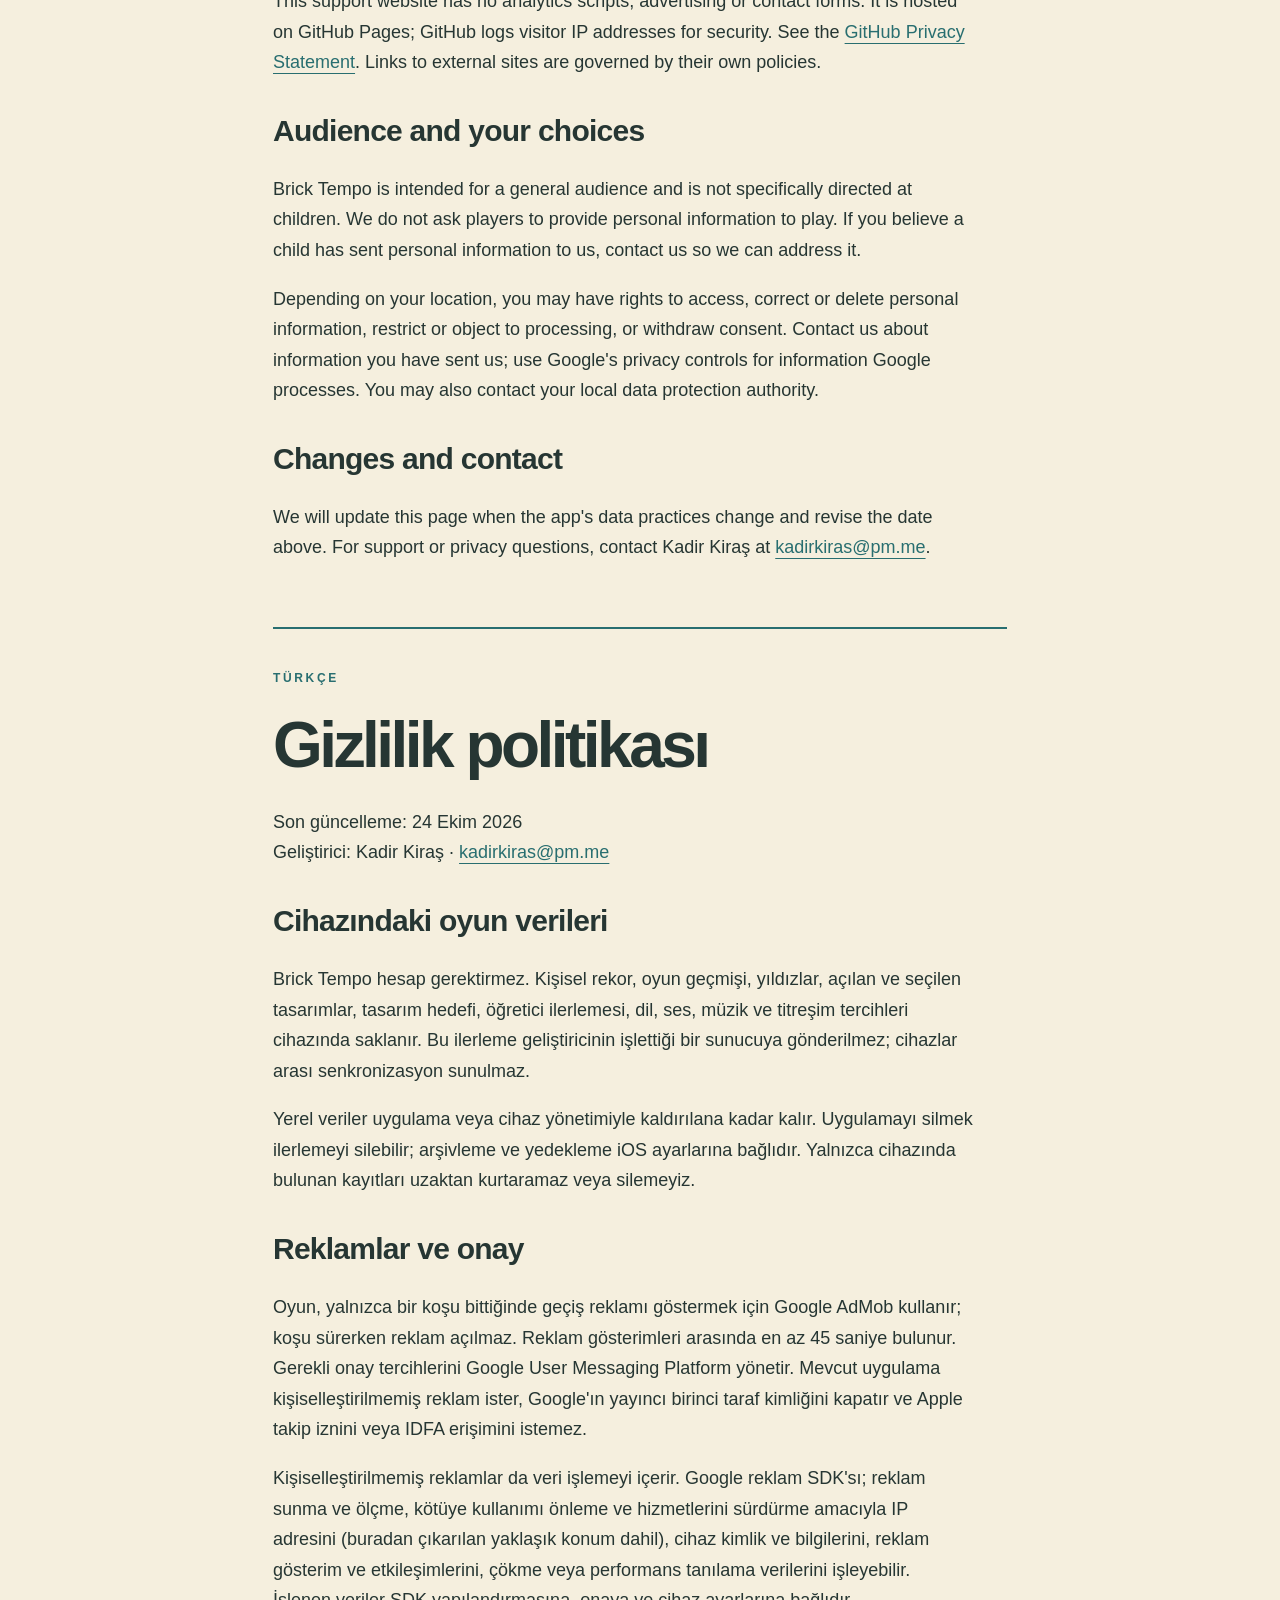
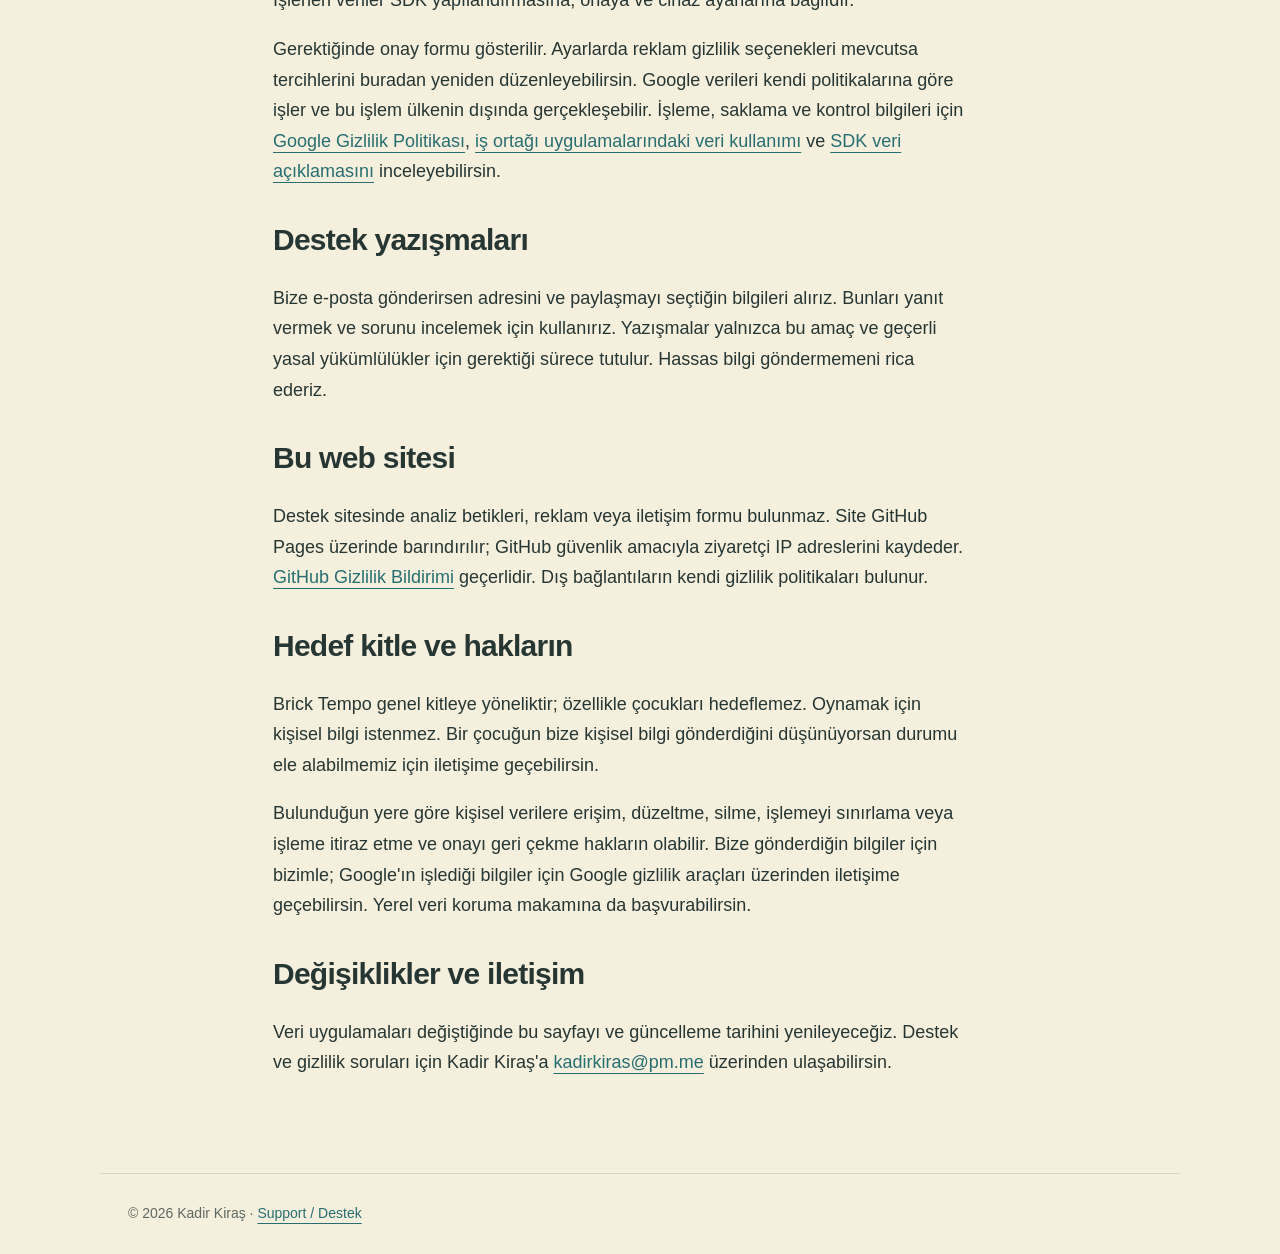
==== commit eb6ccfc3: "Privacy: interstitials appear only after a run ends The app no longer shows ads after repeated contr" ====
--- a/privacy.html
+++ b/privacy.html
@@ -1,8 +1,8 @@
-<!doctype html><html lang="en"><head><meta charset="utf-8"><meta name="viewport" content="width=device-width,initial-scale=1"><title>Brick Tempo — Privacy Policy</title><meta name="description" content="Privacy information for Brick Tempo, including local game data, Google AdMob and support contact."><link rel="icon" href="assets/icon.png"><link rel="stylesheet" href="style.css"></head><body><header><a class="brand" href="./">BRICK TEMPO</a><nav aria-label="Navigation"><a href="./#support">Support</a><a href="#turkce" lang="tr">Türkçe</a></nav></header><main class="legal"><span class="eyebrow">Your game. Your information.</span><h1>Privacy policy</h1><p>Last updated: 17 October 2026<br>Developer: Kadir Kiraş · Contact: <a href="mailto:kadirkiras@pm.me">kadirkiras@pm.me</a></p>
+<!doctype html><html lang="en"><head><meta charset="utf-8"><meta name="viewport" content="width=device-width,initial-scale=1"><title>Brick Tempo — Privacy Policy</title><meta name="description" content="Privacy information for Brick Tempo, including local game data, Google AdMob and support contact."><link rel="icon" href="assets/icon.png"><link rel="stylesheet" href="style.css"></head><body><header><a class="brand" href="./">BRICK TEMPO</a><nav aria-label="Navigation"><a href="./#support">Support</a><a href="#turkce" lang="tr">Türkçe</a></nav></header><main class="legal"><span class="eyebrow">Your game. Your information.</span><h1>Privacy policy</h1><p>Last updated: 24 October 2026<br>Developer: Kadir Kiraş · Contact: <a href="mailto:kadirkiras@pm.me">kadirkiras@pm.me</a></p>
 <section><h2>Game data on your device</h2><p>Brick Tempo does not require an account. Your personal best, run history, stars, unlocked and selected cosmetic designs, cosmetic goal, tutorial progress, language, audio and haptic preferences are stored locally on your device. The game does not upload this progress to a developer-operated server or provide cross-device synchronization.</p><p>Local data remains until removed with the app or through device management. Deleting the app can remove your progress; offloading and device backups follow your iOS settings. We cannot remotely recover or delete data that exists only on your device.</p></section>
-<section><h2>Advertising and consent</h2><p>Brick Tempo uses Google AdMob to display interstitial advertisements when a run ends or after repeated control pauses within a run. At least 45 seconds separate ad presentations. Google's User Messaging Platform manages applicable consent choices. The current app requests non-personalized ads, disables Google's publisher first-party ID and does not request Apple's tracking permission or access to the IDFA.</p><p>Non-personalized advertising still involves data processing. Google's advertising SDK may process IP addresses (including approximate location derived from them), device identifiers and information, ad impressions and interactions, and crash or performance diagnostics to deliver and measure ads, prevent fraud and maintain its services. Collection depends on SDK configuration, consent and device settings.</p><p>Where required, the consent service presents a privacy form. You can revisit advertising choices through the privacy options entry in the game's Settings when that entry is available. Google handles its data under its own policies; processing may occur outside your country. See <a href="https://policies.google.com/privacy">Google's Privacy Policy</a>, <a href="https://policies.google.com/technologies/partner-sites">how Google uses information from partner apps</a> and <a href="https://developers.google.com/admob/ios/privacy/data-disclosure">Google's SDK data disclosure</a> for processing, retention and controls.</p></section>
+<section><h2>Advertising and consent</h2><p>Brick Tempo uses Google AdMob to display interstitial advertisements only when a run has ended; no ad opens during a run. At least 45 seconds separate ad presentations. Google's User Messaging Platform manages applicable consent choices. The current app requests non-personalized ads, disables Google's publisher first-party ID and does not request Apple's tracking permission or access to the IDFA.</p><p>Non-personalized advertising still involves data processing. Google's advertising SDK may process IP addresses (including approximate location derived from them), device identifiers and information, ad impressions and interactions, and crash or performance diagnostics to deliver and measure ads, prevent fraud and maintain its services. Collection depends on SDK configuration, consent and device settings.</p><p>Where required, the consent service presents a privacy form. You can revisit advertising choices through the privacy options entry in the game's Settings when that entry is available. Google handles its data under its own policies; processing may occur outside your country. See <a href="https://policies.google.com/privacy">Google's Privacy Policy</a>, <a href="https://policies.google.com/technologies/partner-sites">how Google uses information from partner apps</a> and <a href="https://developers.google.com/admob/ios/privacy/data-disclosure">Google's SDK data disclosure</a> for processing, retention and controls.</p></section>
 <section><h2>Support messages</h2><p>If you email us, we receive your email address and the information you choose to include. We use it to respond and investigate the issue. Support correspondence is retained only as needed for that purpose and any applicable legal obligations. Please avoid sending sensitive information.</p></section>
 <section><h2>This website</h2><p>This support website has no analytics scripts, advertising or contact forms. It is hosted on GitHub Pages; GitHub logs visitor IP addresses for security. See the <a href="https://docs.github.com/en/site-policy/privacy-policies/github-general-privacy-statement">GitHub Privacy Statement</a>. Links to external sites are governed by their own policies.</p></section>
 <section><h2>Audience and your choices</h2><p>Brick Tempo is intended for a general audience and is not specifically directed at children. We do not ask players to provide personal information to play. If you believe a child has sent personal information to us, contact us so we can address it.</p><p>Depending on your location, you may have rights to access, correct or delete personal information, restrict or object to processing, or withdraw consent. Contact us about information you have sent us; use Google's privacy controls for information Google processes. You may also contact your local data protection authority.</p></section>
 <section><h2>Changes and contact</h2><p>We will update this page when the app's data practices change and revise the date above. For support or privacy questions, contact Kadir Kiraş at <a href="mailto:kadirkiras@pm.me">kadirkiras@pm.me</a>.</p></section>
-<div id="turkce" lang="tr" class="language"><span class="eyebrow">Türkçe</span><h1>Gizlilik politikası</h1><p>Son güncelleme: 17 Ekim 2026<br>Geliştirici: Kadir Kiraş · <a href="mailto:kadirkiras@pm.me">kadirkiras@pm.me</a></p><section><h2>Cihazındaki oyun verileri</h2><p>Brick Tempo hesap gerektirmez. Kişisel rekor, oyun geçmişi, yıldızlar, açılan ve seçilen tasarımlar, tasarım hedefi, öğretici ilerlemesi, dil, ses, müzik ve titreşim tercihleri cihazında saklanır. Bu ilerleme geliştiricinin işlettiği bir sunucuya gönderilmez; cihazlar arası senkronizasyon sunulmaz.</p><p>Yerel veriler uygulama veya cihaz yönetimiyle kaldırılana kadar kalır. Uygulamayı silmek ilerlemeyi silebilir; arşivleme ve yedekleme iOS ayarlarına bağlıdır. Yalnızca cihazında bulunan kayıtları uzaktan kurtaramaz veya silemeyiz.</p></section><section><h2>Reklamlar ve onay</h2><p>Oyun, koşu bittiğinde veya bir koşu içinde kontrol sık sık duraklatıldığında geçiş reklamı göstermek için Google AdMob kullanır. Reklam gösterimleri arasında en az 45 saniye bulunur. Gerekli onay tercihlerini Google User Messaging Platform yönetir. Mevcut uygulama kişiselleştirilmemiş reklam ister, Google'ın yayıncı birinci taraf kimliğini kapatır ve Apple takip iznini veya IDFA erişimini istemez.</p><p>Kişiselleştirilmemiş reklamlar da veri işlemeyi içerir. Google reklam SDK'sı; reklam sunma ve ölçme, kötüye kullanımı önleme ve hizmetlerini sürdürme amacıyla IP adresini (buradan çıkarılan yaklaşık konum dahil), cihaz kimlik ve bilgilerini, reklam gösterim ve etkileşimlerini, çökme veya performans tanılama verilerini işleyebilir. İşlenen veriler SDK yapılandırmasına, onaya ve cihaz ayarlarına bağlıdır.</p><p>Gerektiğinde onay formu gösterilir. Ayarlarda reklam gizlilik seçenekleri mevcutsa tercihlerini buradan yeniden düzenleyebilirsin. Google verileri kendi politikalarına göre işler ve bu işlem ülkenin dışında gerçekleşebilir. İşleme, saklama ve kontrol bilgileri için <a href="https://policies.google.com/privacy?hl=tr">Google Gizlilik Politikası</a>, <a href="https://policies.google.com/technologies/partner-sites?hl=tr">iş ortağı uygulamalarındaki veri kullanımı</a> ve <a href="https://developers.google.com/admob/ios/privacy/data-disclosure">SDK veri açıklamasını</a> inceleyebilirsin.</p></section><section><h2>Destek yazışmaları</h2><p>Bize e-posta gönderirsen adresini ve paylaşmayı seçtiğin bilgileri alırız. Bunları yanıt vermek ve sorunu incelemek için kullanırız. Yazışmalar yalnızca bu amaç ve geçerli yasal yükümlülükler için gerektiği sürece tutulur. Hassas bilgi göndermemeni rica ederiz.</p></section><section><h2>Bu web sitesi</h2><p>Destek sitesinde analiz betikleri, reklam veya iletişim formu bulunmaz. Site GitHub Pages üzerinde barındırılır; GitHub güvenlik amacıyla ziyaretçi IP adreslerini kaydeder. <a href="https://docs.github.com/en/site-policy/privacy-policies/github-general-privacy-statement">GitHub Gizlilik Bildirimi</a> geçerlidir. Dış bağlantıların kendi gizlilik politikaları bulunur.</p></section><section><h2>Hedef kitle ve hakların</h2><p>Brick Tempo genel kitleye yöneliktir; özellikle çocukları hedeflemez. Oynamak için kişisel bilgi istenmez. Bir çocuğun bize kişisel bilgi gönderdiğini düşünüyorsan durumu ele alabilmemiz için iletişime geçebilirsin.</p><p>Bulunduğun yere göre kişisel verilere erişim, düzeltme, silme, işlemeyi sınırlama veya işleme itiraz etme ve onayı geri çekme hakların olabilir. Bize gönderdiğin bilgiler için bizimle; Google'ın işlediği bilgiler için Google gizlilik araçları üzerinden iletişime geçebilirsin. Yerel veri koruma makamına da başvurabilirsin.</p></section><section><h2>Değişiklikler ve iletişim</h2><p>Veri uygulamaları değiştiğinde bu sayfayı ve güncelleme tarihini yenileyeceğiz. Destek ve gizlilik soruları için Kadir Kiraş'a <a href="mailto:kadirkiras@pm.me">kadirkiras@pm.me</a> üzerinden ulaşabilirsin.</p></section></div></main><footer>© 2026 Kadir Kiraş · <a href="./">Support / Destek</a></footer></body></html>
+<div id="turkce" lang="tr" class="language"><span class="eyebrow">Türkçe</span><h1>Gizlilik politikası</h1><p>Son güncelleme: 24 Ekim 2026<br>Geliştirici: Kadir Kiraş · <a href="mailto:kadirkiras@pm.me">kadirkiras@pm.me</a></p><section><h2>Cihazındaki oyun verileri</h2><p>Brick Tempo hesap gerektirmez. Kişisel rekor, oyun geçmişi, yıldızlar, açılan ve seçilen tasarımlar, tasarım hedefi, öğretici ilerlemesi, dil, ses, müzik ve titreşim tercihleri cihazında saklanır. Bu ilerleme geliştiricinin işlettiği bir sunucuya gönderilmez; cihazlar arası senkronizasyon sunulmaz.</p><p>Yerel veriler uygulama veya cihaz yönetimiyle kaldırılana kadar kalır. Uygulamayı silmek ilerlemeyi silebilir; arşivleme ve yedekleme iOS ayarlarına bağlıdır. Yalnızca cihazında bulunan kayıtları uzaktan kurtaramaz veya silemeyiz.</p></section><section><h2>Reklamlar ve onay</h2><p>Oyun, yalnızca bir koşu bittiğinde geçiş reklamı göstermek için Google AdMob kullanır; koşu sürerken reklam açılmaz. Reklam gösterimleri arasında en az 45 saniye bulunur. Gerekli onay tercihlerini Google User Messaging Platform yönetir. Mevcut uygulama kişiselleştirilmemiş reklam ister, Google'ın yayıncı birinci taraf kimliğini kapatır ve Apple takip iznini veya IDFA erişimini istemez.</p><p>Kişiselleştirilmemiş reklamlar da veri işlemeyi içerir. Google reklam SDK'sı; reklam sunma ve ölçme, kötüye kullanımı önleme ve hizmetlerini sürdürme amacıyla IP adresini (buradan çıkarılan yaklaşık konum dahil), cihaz kimlik ve bilgilerini, reklam gösterim ve etkileşimlerini, çökme veya performans tanılama verilerini işleyebilir. İşlenen veriler SDK yapılandırmasına, onaya ve cihaz ayarlarına bağlıdır.</p><p>Gerektiğinde onay formu gösterilir. Ayarlarda reklam gizlilik seçenekleri mevcutsa tercihlerini buradan yeniden düzenleyebilirsin. Google verileri kendi politikalarına göre işler ve bu işlem ülkenin dışında gerçekleşebilir. İşleme, saklama ve kontrol bilgileri için <a href="https://policies.google.com/privacy?hl=tr">Google Gizlilik Politikası</a>, <a href="https://policies.google.com/technologies/partner-sites?hl=tr">iş ortağı uygulamalarındaki veri kullanımı</a> ve <a href="https://developers.google.com/admob/ios/privacy/data-disclosure">SDK veri açıklamasını</a> inceleyebilirsin.</p></section><section><h2>Destek yazışmaları</h2><p>Bize e-posta gönderirsen adresini ve paylaşmayı seçtiğin bilgileri alırız. Bunları yanıt vermek ve sorunu incelemek için kullanırız. Yazışmalar yalnızca bu amaç ve geçerli yasal yükümlülükler için gerektiği sürece tutulur. Hassas bilgi göndermemeni rica ederiz.</p></section><section><h2>Bu web sitesi</h2><p>Destek sitesinde analiz betikleri, reklam veya iletişim formu bulunmaz. Site GitHub Pages üzerinde barındırılır; GitHub güvenlik amacıyla ziyaretçi IP adreslerini kaydeder. <a href="https://docs.github.com/en/site-policy/privacy-policies/github-general-privacy-statement">GitHub Gizlilik Bildirimi</a> geçerlidir. Dış bağlantıların kendi gizlilik politikaları bulunur.</p></section><section><h2>Hedef kitle ve hakların</h2><p>Brick Tempo genel kitleye yöneliktir; özellikle çocukları hedeflemez. Oynamak için kişisel bilgi istenmez. Bir çocuğun bize kişisel bilgi gönderdiğini düşünüyorsan durumu ele alabilmemiz için iletişime geçebilirsin.</p><p>Bulunduğun yere göre kişisel verilere erişim, düzeltme, silme, işlemeyi sınırlama veya işleme itiraz etme ve onayı geri çekme hakların olabilir. Bize gönderdiğin bilgiler için bizimle; Google'ın işlediği bilgiler için Google gizlilik araçları üzerinden iletişime geçebilirsin. Yerel veri koruma makamına da başvurabilirsin.</p></section><section><h2>Değişiklikler ve iletişim</h2><p>Veri uygulamaları değiştiğinde bu sayfayı ve güncelleme tarihini yenileyeceğiz. Destek ve gizlilik soruları için Kadir Kiraş'a <a href="mailto:kadirkiras@pm.me">kadirkiras@pm.me</a> üzerinden ulaşabilirsin.</p></section></div></main><footer>© 2026 Kadir Kiraş · <a href="./">Support / Destek</a></footer></body></html>
